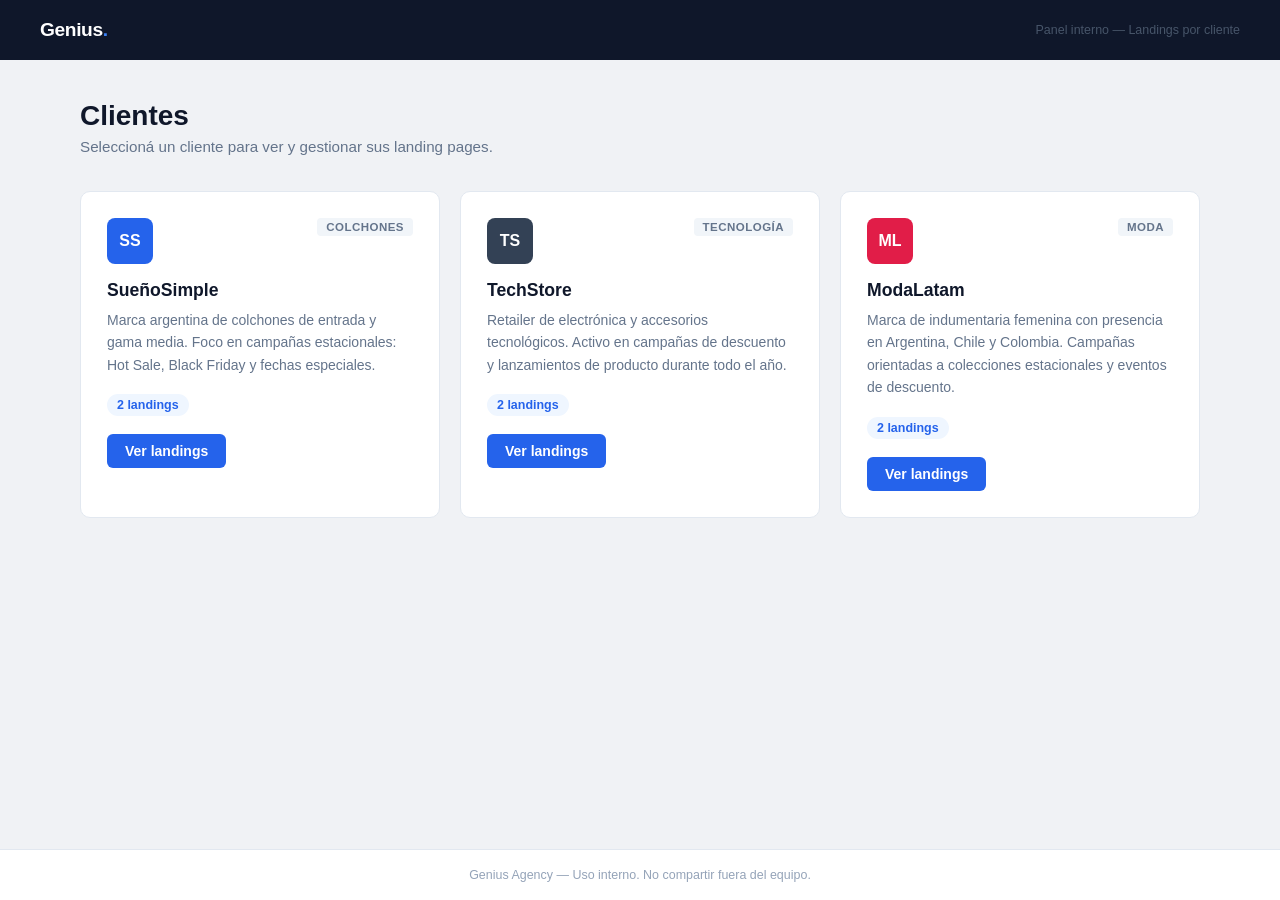
==== index.html @ f40a0f2b "Initial commit" ====
<!DOCTYPE html>
<html lang="es">
<head>
  <meta charset="UTF-8">
  <meta name="viewport" content="width=device-width, initial-scale=1.0">
  <title>Genius Agency — Landings</title>
  <link rel="stylesheet" href="css/styles.css">
</head>
<body>

  <header class="site-header">
    <a href="index.html" class="brand">Genius<span>.</span></a>
    <span class="header-meta">Panel interno — Landings por cliente</span>
  </header>

  <main>
    <div class="page-header">
      <h1>Clientes</h1>
      <p>Seleccioná un cliente para ver y gestionar sus landing pages.</p>
    </div>

    <div class="client-grid">

      <div class="client-card">
        <div class="client-card-top">
          <div class="client-avatar av-blue">SS</div>
          <span class="client-industry">Colchones</span>
        </div>
        <h2>SueñoSimple</h2>
        <p>Marca argentina de colchones de entrada y gama media. Foco en campañas estacionales: Hot Sale, Black Friday y fechas especiales.</p>
        <span class="client-stat">2 landings</span>
        <br>
        <a href="suenosimple/index.html" class="btn btn-primary">Ver landings</a>
      </div>

      <div class="client-card">
        <div class="client-card-top">
          <div class="client-avatar av-slate">TS</div>
          <span class="client-industry">Tecnología</span>
        </div>
        <h2>TechStore</h2>
        <p>Retailer de electrónica y accesorios tecnológicos. Activo en campañas de descuento y lanzamientos de producto durante todo el año.</p>
        <span class="client-stat">2 landings</span>
        <br>
        <a href="techstore/index.html" class="btn btn-primary">Ver landings</a>
      </div>

      <div class="client-card">
        <div class="client-card-top">
          <div class="client-avatar av-rose">ML</div>
          <span class="client-industry">Moda</span>
        </div>
        <h2>ModaLatam</h2>
        <p>Marca de indumentaria femenina con presencia en Argentina, Chile y Colombia. Campañas orientadas a colecciones estacionales y eventos de descuento.</p>
        <span class="client-stat">2 landings</span>
        <br>
        <a href="modalatam/index.html" class="btn btn-primary">Ver landings</a>
      </div>

    </div>
  </main>

  <footer class="site-footer">
    Genius Agency &mdash; Uso interno. No compartir fuera del equipo.
  </footer>

</body>
</html>
---- css/styles.css ----
*, *::before, *::after { box-sizing: border-box; margin: 0; padding: 0; }

body {
  font-family: -apple-system, BlinkMacSystemFont, 'Segoe UI', Roboto, sans-serif;
  background: #f0f2f5;
  color: #0f172a;
  min-height: 100vh;
  display: flex;
  flex-direction: column;
}

/* ─── Header ─────────────────────────────────────── */

.site-header {
  background: #0f172a;
  padding: 0 40px;
  height: 60px;
  display: flex;
  align-items: center;
  justify-content: space-between;
  flex-shrink: 0;
}

.site-header .brand {
  font-size: 1.2rem;
  font-weight: 900;
  color: #fff;
  text-decoration: none;
  letter-spacing: -0.02em;
}

.site-header .brand span { color: #3b82f6; }

.site-header .header-meta {
  font-size: 0.78rem;
  color: #475569;
}

/* ─── Main ────────────────────────────────────────── */

main {
  flex: 1;
  padding: 40px;
  max-width: 1200px;
  margin: 0 auto;
  width: 100%;
}

/* ─── Breadcrumb ──────────────────────────────────── */

.breadcrumb {
  display: flex;
  align-items: center;
  gap: 8px;
  font-size: 0.82rem;
  color: #64748b;
  margin-bottom: 32px;
}

.breadcrumb a {
  color: #3b82f6;
  text-decoration: none;
}

.breadcrumb a:hover { text-decoration: underline; }
.breadcrumb .sep { color: #cbd5e1; }

/* ─── Page header ─────────────────────────────────── */

.page-header {
  margin-bottom: 36px;
}

.page-header h1 {
  font-size: 1.75rem;
  font-weight: 800;
  color: #0f172a;
  margin-bottom: 6px;
}

.page-header p {
  font-size: 0.95rem;
  color: #64748b;
}

/* ─── Client grid ─────────────────────────────────── */

.client-grid {
  display: grid;
  grid-template-columns: repeat(auto-fill, minmax(340px, 1fr));
  gap: 20px;
}

.client-card {
  background: #fff;
  border-radius: 10px;
  border: 1px solid #e2e8f0;
  padding: 26px;
  transition: box-shadow 0.15s;
}

.client-card:hover { box-shadow: 0 4px 20px rgba(0,0,0,0.08); }

.client-card-top {
  display: flex;
  align-items: flex-start;
  justify-content: space-between;
  margin-bottom: 16px;
}

.client-avatar {
  width: 46px;
  height: 46px;
  border-radius: 8px;
  display: flex;
  align-items: center;
  justify-content: center;
  font-size: 1rem;
  font-weight: 900;
  color: #fff;
  flex-shrink: 0;
}

.av-blue  { background: #2563eb; }
.av-slate { background: #334155; }
.av-rose  { background: #e11d48; }

.client-industry {
  font-size: 0.72rem;
  font-weight: 600;
  color: #64748b;
  background: #f1f5f9;
  padding: 3px 9px;
  border-radius: 4px;
  text-transform: uppercase;
  letter-spacing: 0.04em;
}

.client-card h2 {
  font-size: 1.1rem;
  font-weight: 700;
  color: #0f172a;
  margin-bottom: 8px;
}

.client-card p {
  font-size: 0.875rem;
  color: #64748b;
  line-height: 1.6;
  margin-bottom: 18px;
}

.client-stat {
  display: inline-block;
  font-size: 0.78rem;
  font-weight: 600;
  color: #2563eb;
  background: #eff6ff;
  padding: 4px 10px;
  border-radius: 20px;
  margin-bottom: 18px;
}

/* ─── Landing grid ────────────────────────────────── */

.section-label {
  font-size: 0.78rem;
  font-weight: 700;
  text-transform: uppercase;
  letter-spacing: 0.06em;
  color: #94a3b8;
  margin-bottom: 16px;
}

.landing-grid {
  display: grid;
  grid-template-columns: repeat(auto-fill, minmax(300px, 1fr));
  gap: 20px;
}

.landing-card {
  background: #fff;
  border-radius: 10px;
  border: 1px solid #e2e8f0;
  padding: 22px 24px;
  transition: box-shadow 0.15s;
}

.landing-card:hover { box-shadow: 0 4px 20px rgba(0,0,0,0.08); }

.landing-card-top {
  display: flex;
  justify-content: space-between;
  align-items: flex-start;
  margin-bottom: 10px;
}

.landing-card h3 {
  font-size: 1rem;
  font-weight: 700;
  color: #0f172a;
  margin-bottom: 4px;
}

.landing-type {
  font-size: 0.78rem;
  color: #64748b;
}

.landing-date {
  font-size: 0.78rem;
  color: #94a3b8;
  margin-top: 14px;
  margin-bottom: 18px;
}

/* ─── Status badges ───────────────────────────────── */

.badge {
  display: inline-flex;
  align-items: center;
  padding: 3px 10px;
  border-radius: 20px;
  font-size: 0.72rem;
  font-weight: 700;
  white-space: nowrap;
}

.badge-active   { background: #dcfce7; color: #166534; }
.badge-draft    { background: #f1f5f9; color: #475569; }
.badge-inactive { background: #fef9c3; color: #854d0e; }

/* ─── Buttons ─────────────────────────────────────── */

.btn {
  display: inline-block;
  padding: 9px 18px;
  border-radius: 6px;
  font-size: 0.875rem;
  font-weight: 600;
  text-decoration: none;
  cursor: pointer;
  border: none;
  transition: background 0.15s, opacity 0.15s;
}

.btn-primary { background: #2563eb; color: #fff; }
.btn-primary:hover { background: #1d4ed8; }

.btn-outline {
  background: transparent;
  color: #2563eb;
  border: 1.5px solid #2563eb;
}

.btn-outline:hover { background: #eff6ff; }

/* ─── Client info bar ─────────────────────────────── */

.client-info {
  display: flex;
  align-items: center;
  gap: 18px;
  padding: 22px 26px;
  background: #fff;
  border-radius: 10px;
  border: 1px solid #e2e8f0;
  margin-bottom: 32px;
}

.client-info-avatar {
  width: 52px;
  height: 52px;
  border-radius: 10px;
  display: flex;
  align-items: center;
  justify-content: center;
  font-size: 1.3rem;
  font-weight: 900;
  color: #fff;
  flex-shrink: 0;
}

.client-info-text h2 {
  font-size: 1.2rem;
  font-weight: 800;
  color: #0f172a;
  margin-bottom: 4px;
}

.client-info-text p {
  font-size: 0.85rem;
  color: #64748b;
}

/* ─── Footer ──────────────────────────────────────── */

.site-footer {
  text-align: center;
  padding: 18px 40px;
  font-size: 0.78rem;
  color: #94a3b8;
  border-top: 1px solid #e2e8f0;
  background: #fff;
}
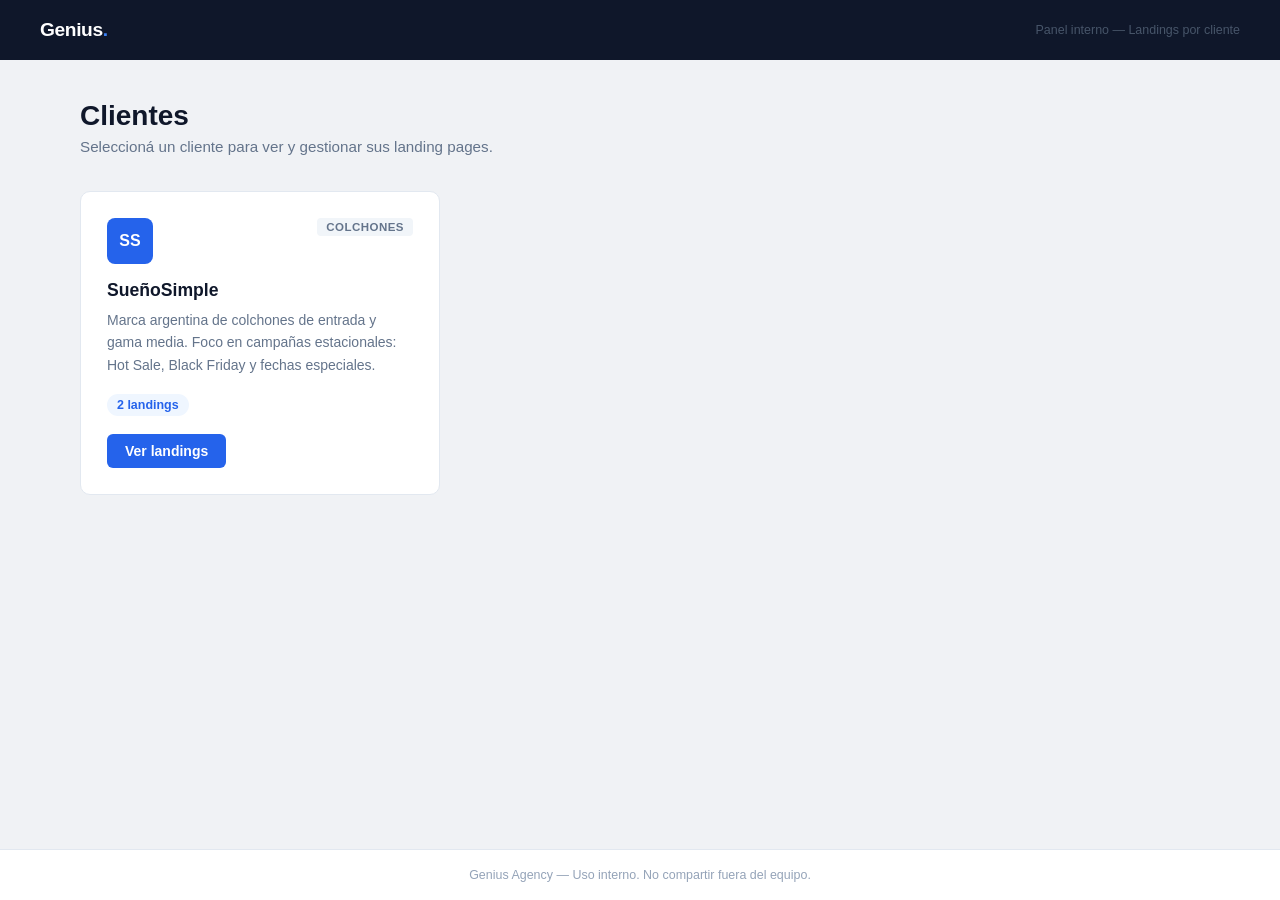
==== commit 3ba86d13: "feat: comentando clientes innecesarios (inactivos)" ====
--- a/index.html
+++ b/index.html
@@ -33,7 +33,7 @@
         <a href="suenosimple/index.html" class="btn btn-primary">Ver landings</a>
       </div>
 
-      <div class="client-card">
+      <!-- <div class="client-card">
         <div class="client-card-top">
           <div class="client-avatar av-slate">TS</div>
           <span class="client-industry">Tecnología</span>
@@ -43,9 +43,9 @@
         <span class="client-stat">2 landings</span>
         <br>
         <a href="techstore/index.html" class="btn btn-primary">Ver landings</a>
-      </div>
+      </div> -->
 
-      <div class="client-card">
+      <!-- <div class="client-card">
         <div class="client-card-top">
           <div class="client-avatar av-rose">ML</div>
           <span class="client-industry">Moda</span>
@@ -55,7 +55,7 @@
         <span class="client-stat">2 landings</span>
         <br>
         <a href="modalatam/index.html" class="btn btn-primary">Ver landings</a>
-      </div>
+      </div> -->
 
     </div>
   </main>
